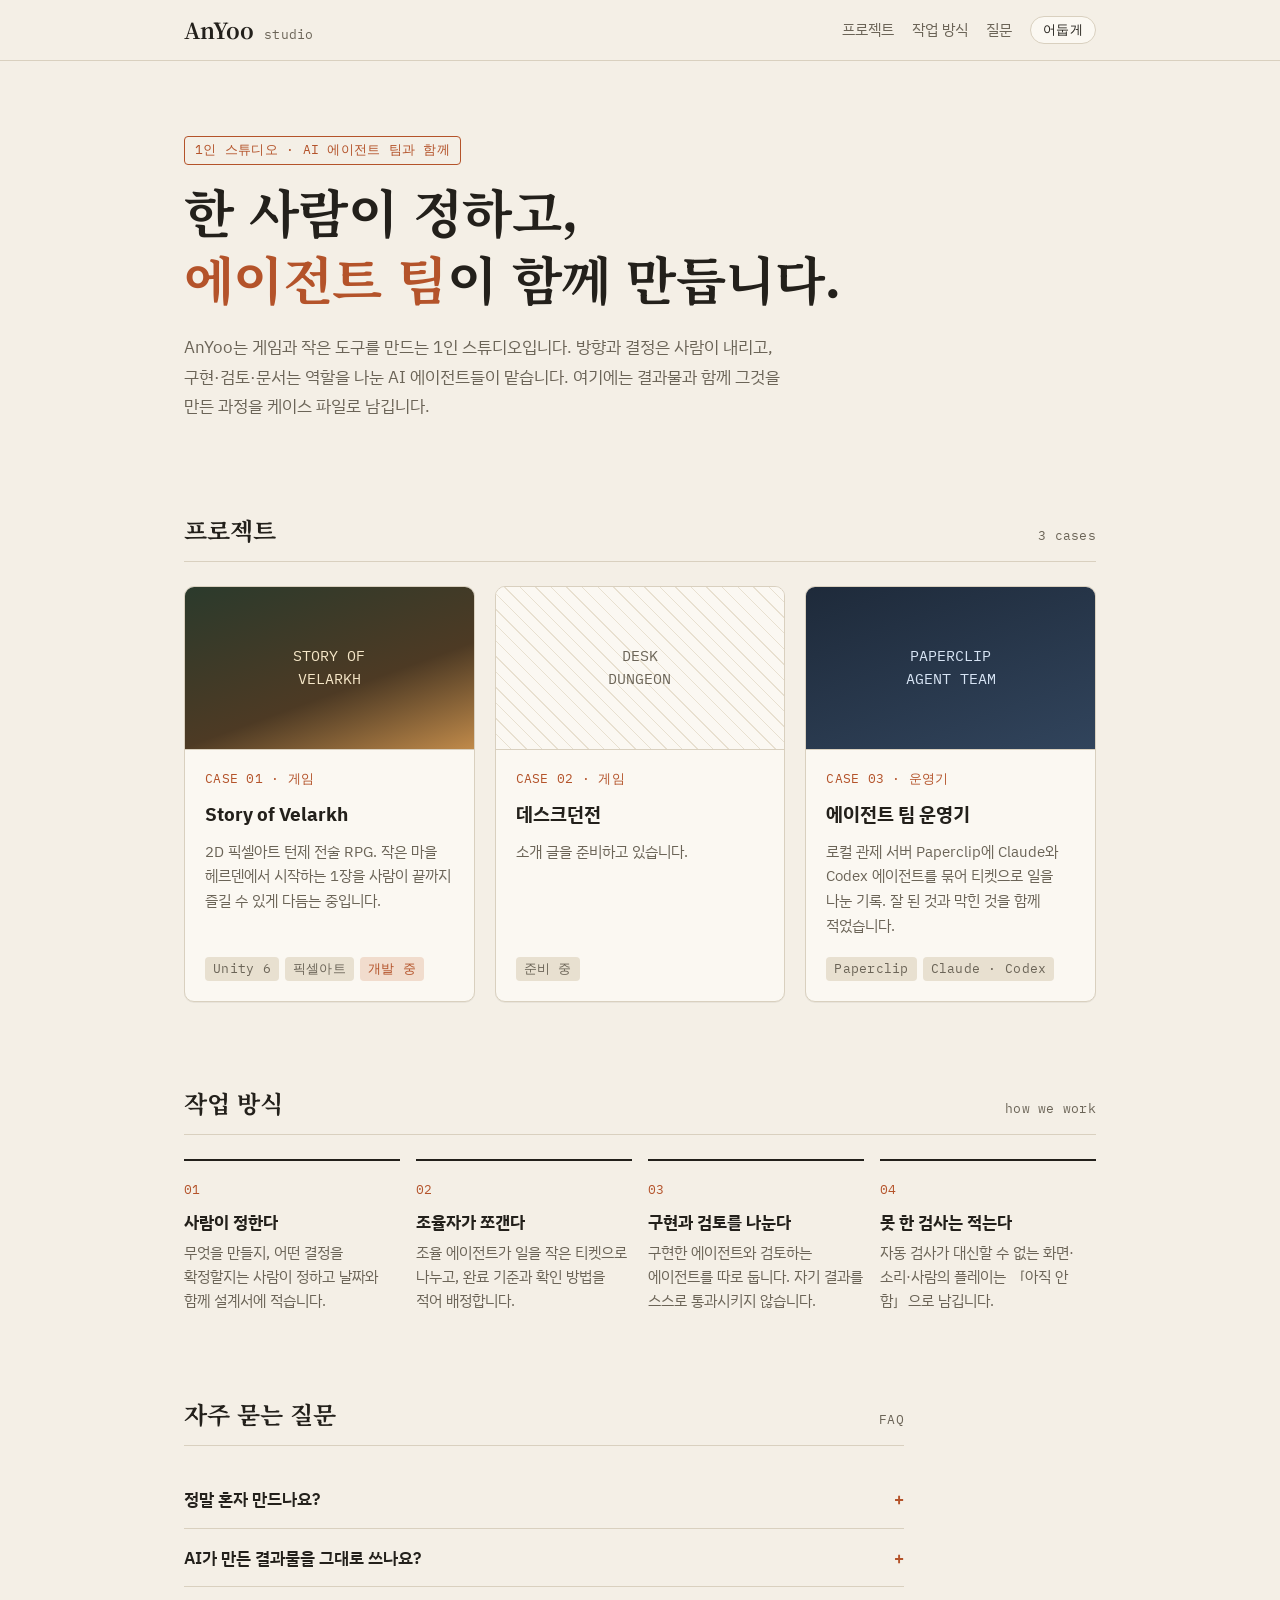
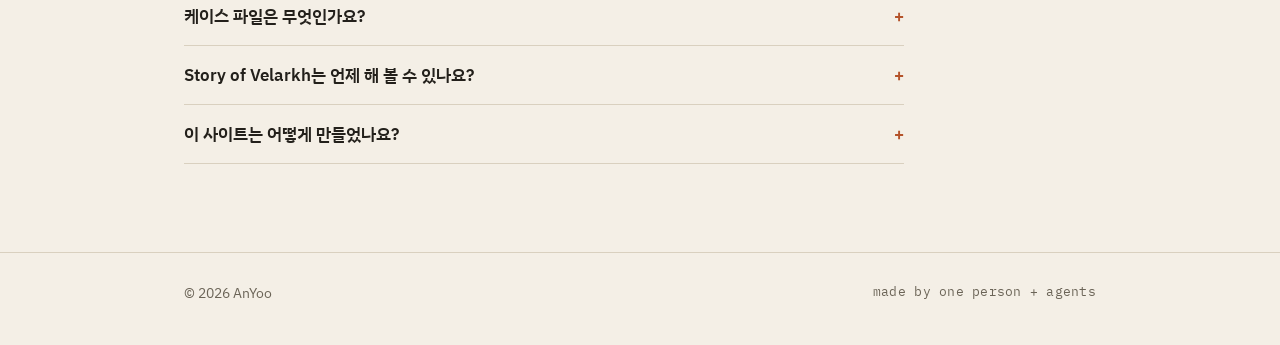
==== index.html @ 7da50942 "feat: AnYoo studio portfolio site (intro, 3 case files, FAQ) Co-Authored-By: Claude Opus 5.5 <norepl" ====
<!doctype html>
<html lang="ko">
<head>
  <meta charset="utf-8">
  <meta name="viewport" content="width=device-width, initial-scale=1">
  <title>AnYoo 스튜디오</title>
  <meta name="description" content="한 사람이 AI 에이전트 팀과 함께 게임과 도구를 만드는 작은 스튜디오, AnYoo의 작업 기록.">
  <link rel="preconnect" href="https://fonts.googleapis.com">
  <link rel="preconnect" href="https://fonts.gstatic.com" crossorigin>
  <link href="https://fonts.googleapis.com/css2?family=IBM+Plex+Mono:wght@400;500&family=IBM+Plex+Sans+KR:wght@400;500;600&family=Noto+Serif+KR:wght@600;700&display=swap" rel="stylesheet">
  <link rel="stylesheet" href="assets/style.css">
  <script src="assets/theme.js"></script>
</head>
<body>
  <header class="site-head">
    <div class="wrap">
      <a class="brand" href="./">AnYoo <small class="mono">studio</small></a>
      <nav class="site-nav">
        <a href="#projects">프로젝트</a>
        <a class="hide-sm" href="#how">작업 방식</a>
        <a href="#faq">질문</a>
        <button class="theme-btn mono" type="button">어둡게</button>
      </nav>
    </div>
  </header>

  <main>
    <div class="wrap">
      <section class="hero">
        <span class="stamp mono">1인 스튜디오 · AI 에이전트 팀과 함께</span>
        <h1>한 사람이 정하고,<br><em>에이전트 팀</em>이 함께 만듭니다.</h1>
        <p>AnYoo는 게임과 작은 도구를 만드는 1인 스튜디오입니다. 방향과 결정은 사람이 내리고, 구현·검토·문서는 역할을 나눈 AI 에이전트들이 맡습니다. 여기에는 결과물과 함께 그것을 만든 과정을 케이스 파일로 남깁니다.</p>
      </section>

      <section id="projects">
        <div class="section-title">
          <h2>프로젝트</h2>
          <span class="mono">3 cases</span>
        </div>
        <div class="cards">
          <a class="card" href="projects/velarkh.html">
            <div class="card-art velarkh"><div class="glyph">STORY OF<br>VELARKH</div></div>
            <div class="card-body">
              <span class="mono" style="color:var(--accent)">CASE 01 · 게임</span>
              <h3>Story of Velarkh</h3>
              <p>2D 픽셀아트 턴제 전술 RPG. 작은 마을 헤르덴에서 시작하는 1장을 사람이 끝까지 즐길 수 있게 다듬는 중입니다.</p>
              <div class="card-foot">
                <span class="tag mono">Unity 6</span>
                <span class="tag mono">픽셀아트</span>
                <span class="tag live mono">개발 중</span>
              </div>
            </div>
          </a>
          <a class="card" href="projects/desk-dungeon.html">
            <div class="card-art"><div class="glyph">DESK<br>DUNGEON</div></div>
            <div class="card-body">
              <span class="mono" style="color:var(--accent)">CASE 02 · 게임</span>
              <h3>데스크던전</h3>
              <p>소개 글을 준비하고 있습니다.</p>
              <div class="card-foot">
                <span class="tag mono">준비 중</span>
              </div>
            </div>
          </a>
          <a class="card" href="projects/paperclip.html">
            <div class="card-art paperclip"><div class="glyph">PAPERCLIP<br>AGENT TEAM</div></div>
            <div class="card-body">
              <span class="mono" style="color:var(--accent)">CASE 03 · 운영기</span>
              <h3>에이전트 팀 운영기</h3>
              <p>로컬 관제 서버 Paperclip에 Claude와 Codex 에이전트를 묶어 티켓으로 일을 나눈 기록. 잘 된 것과 막힌 것을 함께 적었습니다.</p>
              <div class="card-foot">
                <span class="tag mono">Paperclip</span>
                <span class="tag mono">Claude · Codex</span>
              </div>
            </div>
          </a>
        </div>
      </section>

      <section id="how">
        <div class="section-title">
          <h2>작업 방식</h2>
          <span class="mono">how we work</span>
        </div>
        <ol class="steps">
          <li><strong>사람이 정한다</strong><p>무엇을 만들지, 어떤 결정을 확정할지는 사람이 정하고 날짜와 함께 설계서에 적습니다.</p></li>
          <li><strong>조율자가 쪼갠다</strong><p>조율 에이전트가 일을 작은 티켓으로 나누고, 완료 기준과 확인 방법을 적어 배정합니다.</p></li>
          <li><strong>구현과 검토를 나눈다</strong><p>구현한 에이전트와 검토하는 에이전트를 따로 둡니다. 자기 결과를 스스로 통과시키지 않습니다.</p></li>
          <li><strong>못 한 검사는 적는다</strong><p>자동 검사가 대신할 수 없는 화면·소리·사람의 플레이는 「아직 안 함」으로 남깁니다.</p></li>
        </ol>
      </section>

      <section id="faq" class="narrow">
        <div class="section-title">
          <h2>자주 묻는 질문</h2>
          <span class="mono">FAQ</span>
        </div>
        <details>
          <summary>정말 혼자 만드나요?</summary>
          <p>사람은 한 명입니다. 대신 역할을 나눈 AI 에이전트 여럿이 구현·검토·문서 작업을 나눠 맡습니다. 기획의 방향, 설계 확정, 공개 여부 같은 결정은 사람이 합니다.</p>
        </details>
        <details>
          <summary>AI가 만든 결과물을 그대로 쓰나요?</summary>
          <p>아니요. 구현한 에이전트와 다른 에이전트가 먼저 검토하고, 조율자가 화면을 직접 캡처해 확인한 뒤에 받아들입니다. 아트 후보도 사람이 승인하기 전에는 게임에 넣지 않습니다.</p>
        </details>
        <details>
          <summary>케이스 파일은 무엇인가요?</summary>
          <p>프로젝트마다 무엇을 정했고, 어떻게 나눠 만들었고, 어디서 막혔는지를 적은 작업 기록입니다. 잘 된 결과만이 아니라 실패한 시도와 고친 방법도 남깁니다.</p>
        </details>
        <details>
          <summary>Story of Velarkh는 언제 해 볼 수 있나요?</summary>
          <p>지금은 1장의 자동 검사를 마치고 사람이 직접 처음부터 끝까지 플레이해 보는 단계입니다. 공개 일정이 정해지면 이 페이지에 먼저 알립니다.</p>
        </details>
        <details>
          <summary>이 사이트는 어떻게 만들었나요?</summary>
          <p>빌드 도구 없이 HTML과 CSS만으로 만들었습니다. 이 사이트도 에이전트가 초안을 쓰고 사람이 고쳤습니다.</p>
        </details>
      </section>
    </div>
  </main>

  <footer class="site-foot">
    <div class="wrap">
      <span>© 2026 AnYoo</span>
      <span class="mono">made by one person + agents</span>
    </div>
  </footer>
</body>
</html>
---- assets/style.css ----
/* AnYoo — 작업대 노트 같은 화면. 빌드 도구 없이 그대로 배포한다. */
:root {
  --bg: #f4efe6;
  --surface: #fbf8f2;
  --ink: #23201b;
  --muted: #6b6457;
  --line: #d9d0bf;
  --accent: #b4532a;
  --accent-soft: #f1dccd;
  --tag: #e8e0d0;
  --shadow: 0 1px 0 rgba(35, 32, 27, 0.06);
  color-scheme: light;
}

@media (prefers-color-scheme: dark) {
  :root:not([data-theme="light"]) {
    --bg: #17161a;
    --surface: #201f24;
    --ink: #ece7dd;
    --muted: #a39d92;
    --line: #34323a;
    --accent: #e48a5c;
    --accent-soft: #3a2a22;
    --tag: #2b2930;
    --shadow: none;
    color-scheme: dark;
  }
}

:root[data-theme="dark"] {
  --bg: #17161a;
  --surface: #201f24;
  --ink: #ece7dd;
  --muted: #a39d92;
  --line: #34323a;
  --accent: #e48a5c;
  --accent-soft: #3a2a22;
  --tag: #2b2930;
  --shadow: none;
  color-scheme: dark;
}

* { box-sizing: border-box; }

html { -webkit-text-size-adjust: 100%; }

body {
  margin: 0;
  background: var(--bg);
  color: var(--ink);
  font-family: "IBM Plex Sans KR", "Apple SD Gothic Neo", "Malgun Gothic", sans-serif;
  font-size: 17px;
  line-height: 1.75;
  word-break: keep-all;
  overflow-wrap: break-word;
}

a { color: var(--accent); text-underline-offset: 3px; }
a:hover { text-decoration-thickness: 2px; }

.wrap { max-width: 960px; margin: 0 auto; padding: 0 24px; }
.narrow { max-width: 720px; }

.mono {
  font-family: "IBM Plex Mono", ui-monospace, Consolas, monospace;
  font-size: 13px;
  letter-spacing: 0.02em;
}

/* 머리 */
.site-head {
  border-bottom: 1px solid var(--line);
  background: var(--bg);
  position: sticky;
  top: 0;
  z-index: 10;
}
.site-head .wrap {
  display: flex;
  align-items: center;
  justify-content: space-between;
  gap: 16px;
  height: 60px;
}
.brand {
  display: flex;
  align-items: baseline;
  gap: 10px;
  color: var(--ink);
  text-decoration: none;
  font-family: "Noto Serif KR", serif;
  font-weight: 700;
  font-size: 22px;
}
.brand small { color: var(--muted); font-weight: 400; }
.site-nav { display: flex; align-items: center; gap: 18px; }
.site-nav a { color: var(--muted); text-decoration: none; font-size: 15px; }
.site-nav a:hover { color: var(--ink); }
.theme-btn {
  border: 1px solid var(--line);
  background: var(--surface);
  color: var(--ink);
  border-radius: 999px;
  padding: 4px 12px;
  cursor: pointer;
}

/* 첫 화면 */
.hero { padding: 72px 0 48px; }
.hero h1 {
  font-family: "Noto Serif KR", serif;
  font-size: clamp(30px, 5.4vw, 52px);
  line-height: 1.3;
  margin: 12px 0 20px;
  letter-spacing: -0.01em;
}
.hero h1 em { font-style: normal; color: var(--accent); }
.hero p { color: var(--muted); max-width: 620px; margin: 0; }
.stamp {
  display: inline-block;
  border: 1px solid var(--accent);
  color: var(--accent);
  padding: 2px 10px;
  border-radius: 4px;
}

section { padding: 40px 0; scroll-margin-top: 60px; }
.section-title {
  display: flex;
  align-items: baseline;
  justify-content: space-between;
  gap: 12px;
  border-bottom: 1px solid var(--line);
  padding-bottom: 10px;
  margin-bottom: 24px;
}
.section-title h2 {
  font-family: "Noto Serif KR", serif;
  font-size: 24px;
  margin: 0;
}
.section-title span { color: var(--muted); }

/* 프로젝트 카드 */
.cards { display: grid; gap: 20px; grid-template-columns: repeat(3, 1fr); }
.card {
  display: flex;
  flex-direction: column;
  background: var(--surface);
  border: 1px solid var(--line);
  border-radius: 10px;
  overflow: hidden;
  box-shadow: var(--shadow);
  color: inherit;
  text-decoration: none;
  transition: transform 0.15s ease, border-color 0.15s ease;
}
.card:hover { transform: translateY(-2px); border-color: var(--accent); }
.card-art {
  aspect-ratio: 16 / 9;
  display: grid;
  place-items: center;
  border-bottom: 1px solid var(--line);
  color: var(--muted);
  background:
    repeating-linear-gradient(45deg, transparent 0 10px, var(--tag) 10px 11px),
    var(--surface);
}
.card-art.velarkh { background: linear-gradient(160deg, #2b3a2c, #4d3a24 60%, #c08a4a); color: #f6e7c8; }
.card-art.paperclip { background: linear-gradient(160deg, #1e2a3a, #31445c); color: #d7e4f4; }
.card-art .glyph { font-family: "IBM Plex Mono", monospace; font-size: 15px; text-align: center; line-height: 1.5; }
.card-body { padding: 18px 20px 20px; display: flex; flex-direction: column; gap: 8px; flex: 1; }
.card-body h3 { margin: 0; font-size: 19px; }
.card-body p { margin: 0; color: var(--muted); font-size: 15px; line-height: 1.65; }
.card-foot { margin-top: auto; padding-top: 10px; display: flex; flex-wrap: wrap; gap: 6px; }
.tag { background: var(--tag); color: var(--muted); border-radius: 4px; padding: 1px 8px; }
.tag.live { background: var(--accent-soft); color: var(--accent); }

/* 작업 방식 */
.steps { display: grid; grid-template-columns: repeat(4, 1fr); gap: 16px; counter-reset: step; padding: 0; margin: 0; list-style: none; }
.steps li { border-top: 2px solid var(--ink); padding-top: 12px; counter-increment: step; }
.steps li::before { content: "0" counter(step); font-family: "IBM Plex Mono", monospace; color: var(--accent); font-size: 13px; }
.steps strong { display: block; margin: 4px 0; }
.steps p { margin: 0; color: var(--muted); font-size: 15px; line-height: 1.6; }

/* 질문 */
details {
  border-bottom: 1px solid var(--line);
  padding: 14px 0;
}
summary { cursor: pointer; font-weight: 600; list-style: none; display: flex; justify-content: space-between; gap: 12px; }
summary::-webkit-details-marker { display: none; }
summary::after { content: "+"; font-family: "IBM Plex Mono", monospace; color: var(--accent); }
details[open] summary::after { content: "−"; }
details p { color: var(--muted); margin: 10px 0 0; }

/* 케이스 파일 */
.case-head { padding: 56px 0 24px; }
.case-head h1 { font-family: "Noto Serif KR", serif; font-size: clamp(28px, 4.6vw, 42px); line-height: 1.3; margin: 10px 0 14px; }
.case-head .lede { color: var(--muted); font-size: 18px; margin: 0; }
.facts {
  display: grid;
  grid-template-columns: repeat(auto-fit, minmax(150px, 1fr));
  gap: 1px;
  background: var(--line);
  border: 1px solid var(--line);
  border-radius: 8px;
  overflow: hidden;
  margin: 28px 0 8px;
}
.facts div { background: var(--surface); padding: 12px 14px; }
.facts dt { color: var(--muted); }
.facts dd { margin: 2px 0 0; font-weight: 600; }

.case h2 { font-family: "Noto Serif KR", serif; font-size: 22px; margin: 44px 0 12px; }
.case h3 { font-size: 17px; margin: 28px 0 6px; }
.case p, .case li { color: var(--ink); }
.case ul { padding-left: 20px; }
.case table { width: 100%; border-collapse: collapse; font-size: 15px; margin: 12px 0; }
.case th, .case td { text-align: left; border-bottom: 1px solid var(--line); padding: 8px 10px 8px 0; vertical-align: top; }
.case th { color: var(--muted); font-weight: 500; }
.table-scroll { overflow-x: auto; }

.note {
  background: var(--accent-soft);
  border-left: 3px solid var(--accent);
  padding: 12px 16px;
  border-radius: 0 6px 6px 0;
  margin: 20px 0;
}
.note p { margin: 0; }

.shots { display: grid; grid-template-columns: repeat(3, 1fr); gap: 12px; margin: 16px 0; }
.shot {
  aspect-ratio: 16 / 9;
  border: 1px dashed var(--line);
  border-radius: 6px;
  display: grid;
  place-items: center;
  color: var(--muted);
  text-align: center;
  padding: 8px;
  background: var(--surface);
}
.shot img { width: 100%; height: 100%; object-fit: cover; image-rendering: pixelated; border-radius: 6px; }

.incident { border: 1px solid var(--line); background: var(--surface); border-radius: 8px; padding: 16px 18px; margin: 14px 0; }
.incident h3 { margin: 0 0 6px; }
.incident p { margin: 6px 0 0; font-size: 15px; }
.incident .label { color: var(--accent); }

.back { display: inline-block; margin-top: 8px; color: var(--muted); text-decoration: none; }
.back:hover { color: var(--ink); }

.next-case { display: flex; justify-content: space-between; gap: 16px; border-top: 1px solid var(--line); margin-top: 56px; padding-top: 20px; }

/* 꼬리 */
.site-foot { border-top: 1px solid var(--line); margin-top: 48px; padding: 28px 0 40px; color: var(--muted); font-size: 14px; }
.site-foot .wrap { display: flex; justify-content: space-between; gap: 12px; flex-wrap: wrap; }

@media (max-width: 860px) {
  .cards { grid-template-columns: 1fr 1fr; }
  .steps { grid-template-columns: 1fr 1fr; }
}

@media (max-width: 600px) {
  body { font-size: 16px; }
  .wrap { padding: 0 16px; }
  .site-nav a.hide-sm { display: none; }
  .brand small { display: none; }
  .hero { padding: 44px 0 28px; }
  .cards, .steps, .shots { grid-template-columns: 1fr; }
  section { padding: 28px 0; }
}

@media (prefers-reduced-motion: reduce) {
  .card { transition: none; }
}
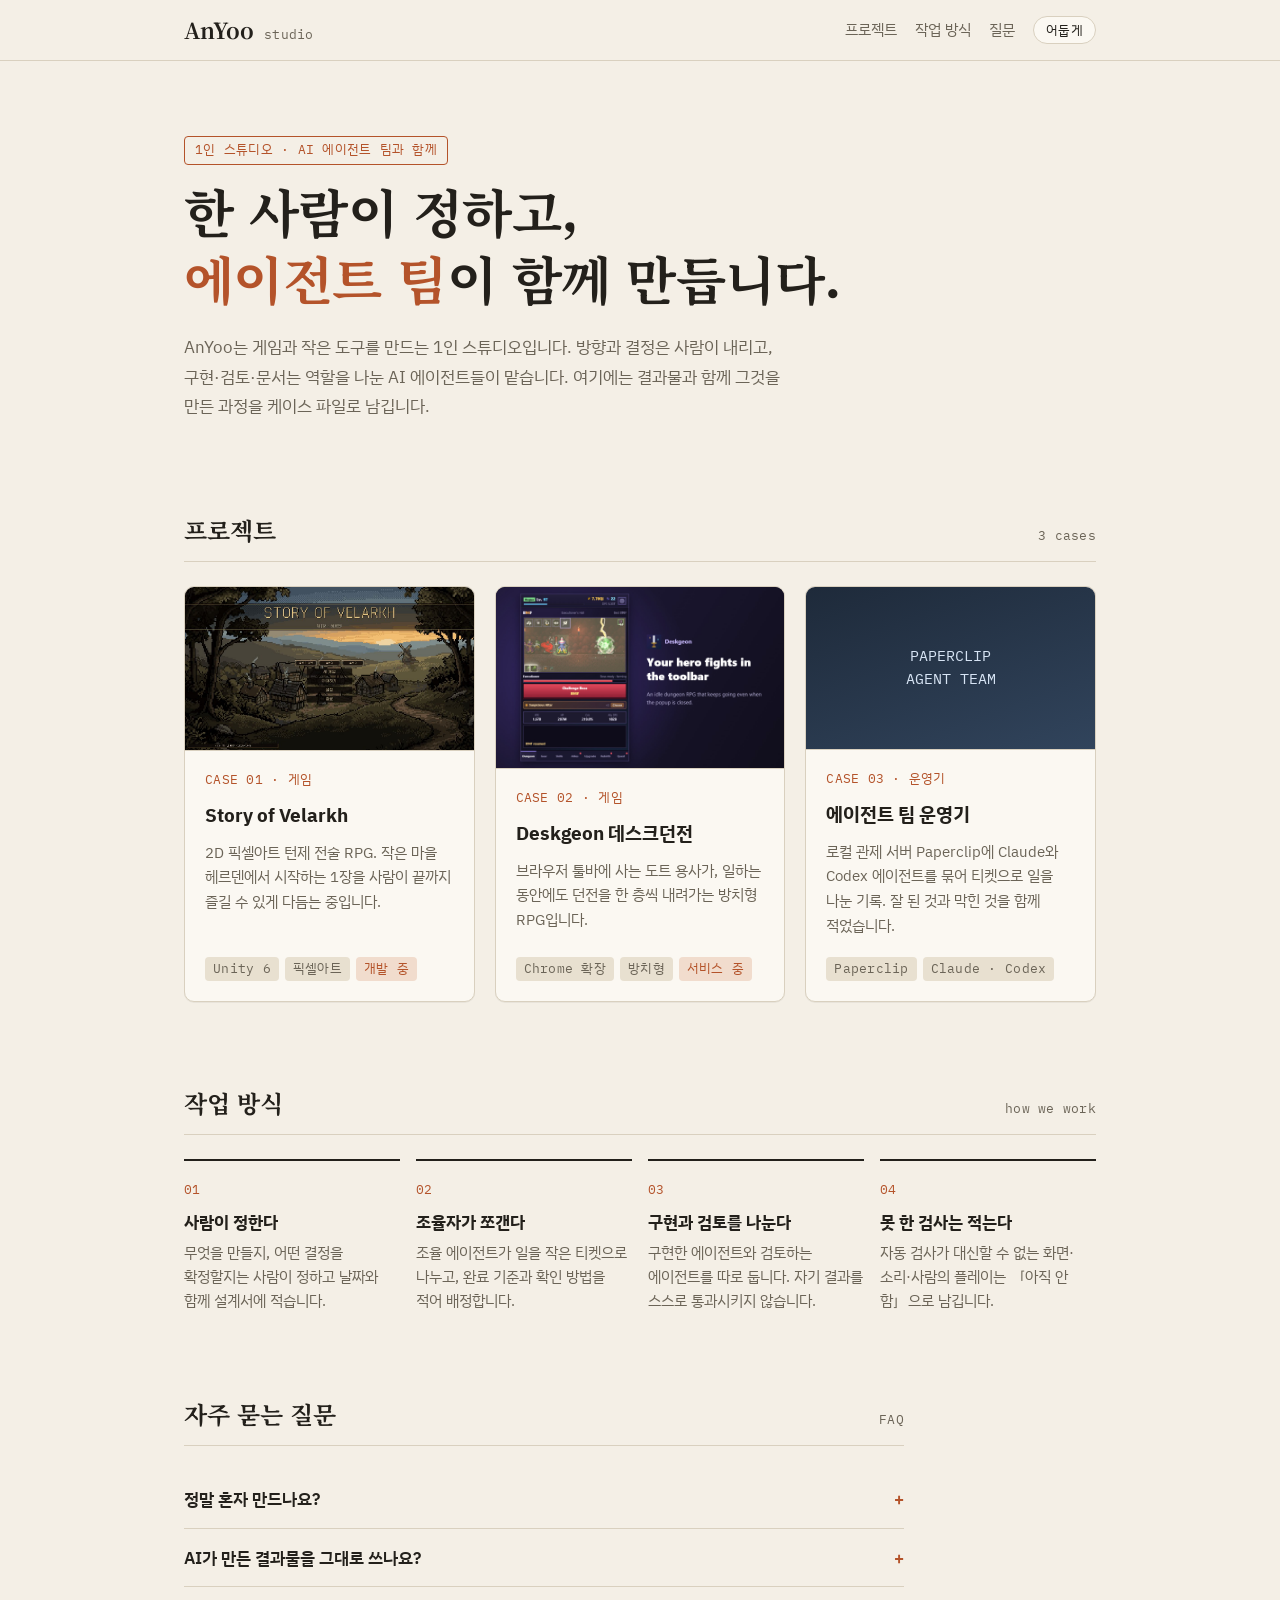
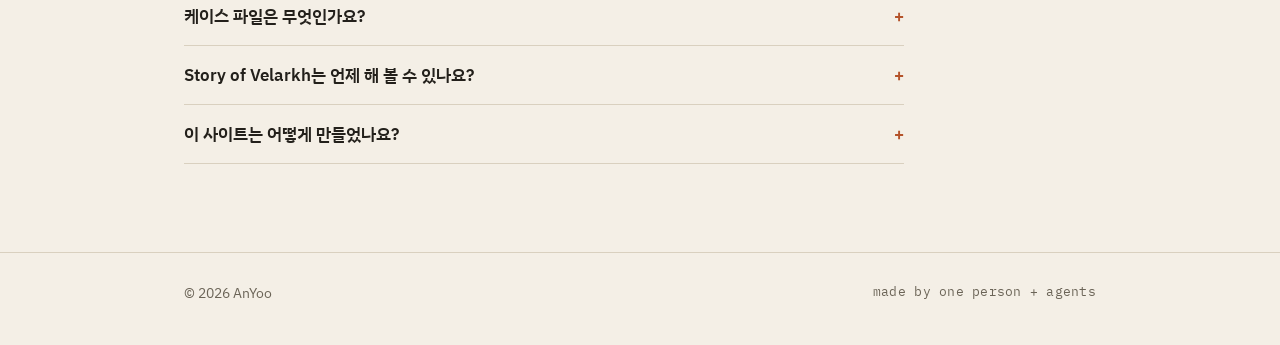
==== commit dcca3b99: "feat: Deskgeon case file and approved screenshots - Deskgeon card/page from the public README and st" ====
--- a/index.html
+++ b/index.html
@@ -39,7 +39,7 @@
         </div>
         <div class="cards">
           <a class="card" href="projects/velarkh.html">
-            <div class="card-art velarkh"><div class="glyph">STORY OF<br>VELARKH</div></div>
+            <div class="card-art has-img"><img src="assets/img/velarkh-title.jpg" alt="" loading="lazy"></div>
             <div class="card-body">
               <span class="mono" style="color:var(--accent)">CASE 01 · 게임</span>
               <h3>Story of Velarkh</h3>
@@ -52,13 +52,15 @@
             </div>
           </a>
           <a class="card" href="projects/desk-dungeon.html">
-            <div class="card-art"><div class="glyph">DESK<br>DUNGEON</div></div>
+            <div class="card-art has-img"><img src="assets/img/deskgeon-dungeon.jpg" alt="" loading="lazy" style="object-position:20% 40%"></div>
             <div class="card-body">
               <span class="mono" style="color:var(--accent)">CASE 02 · 게임</span>
-              <h3>데스크던전</h3>
-              <p>소개 글을 준비하고 있습니다.</p>
+              <h3>Deskgeon 데스크던전</h3>
+              <p>브라우저 툴바에 사는 도트 용사가, 일하는 동안에도 던전을 한 층씩 내려가는 방치형 RPG입니다.</p>
               <div class="card-foot">
-                <span class="tag mono">준비 중</span>
+                <span class="tag mono">Chrome 확장</span>
+                <span class="tag mono">방치형</span>
+                <span class="tag live mono">서비스 중</span>
               </div>
             </div>
           </a>
--- a/assets/style.css
+++ b/assets/style.css
@@ -62,7 +62,7 @@
 .narrow { max-width: 720px; }
 
 .mono {
-  font-family: "IBM Plex Mono", ui-monospace, Consolas, monospace;
+  font-family: "IBM Plex Mono", "IBM Plex Sans KR", "Malgun Gothic", ui-monospace, monospace;
   font-size: 13px;
   letter-spacing: 0.02em;
 }
@@ -231,18 +231,20 @@
 .note p { margin: 0; }
 
 .shots { display: grid; grid-template-columns: repeat(3, 1fr); gap: 12px; margin: 16px 0; }
-.shot {
+.shot { margin: 0; }
+.shot img {
+  display: block;
+  width: 100%;
   aspect-ratio: 16 / 9;
-  border: 1px dashed var(--line);
+  object-fit: cover;
+  border: 1px solid var(--line);
   border-radius: 6px;
-  display: grid;
-  place-items: center;
-  color: var(--muted);
-  text-align: center;
-  padding: 8px;
   background: var(--surface);
 }
-.shot img { width: 100%; height: 100%; object-fit: cover; image-rendering: pixelated; border-radius: 6px; }
+.shot figcaption { color: var(--muted); margin-top: 6px; }
+.shots.two { grid-template-columns: repeat(2, 1fr); }
+.card-art img { width: 100%; height: 100%; object-fit: cover; display: block; }
+.card-art.has-img { background: #1d1b26; }
 
 .incident { border: 1px solid var(--line); background: var(--surface); border-radius: 8px; padding: 16px 18px; margin: 14px 0; }
 .incident h3 { margin: 0 0 6px; }
@@ -269,7 +271,7 @@
   .site-nav a.hide-sm { display: none; }
   .brand small { display: none; }
   .hero { padding: 44px 0 28px; }
-  .cards, .steps, .shots { grid-template-columns: 1fr; }
+  .cards, .steps, .shots, .shots.two { grid-template-columns: 1fr; }
   section { padding: 28px 0; }
 }
 
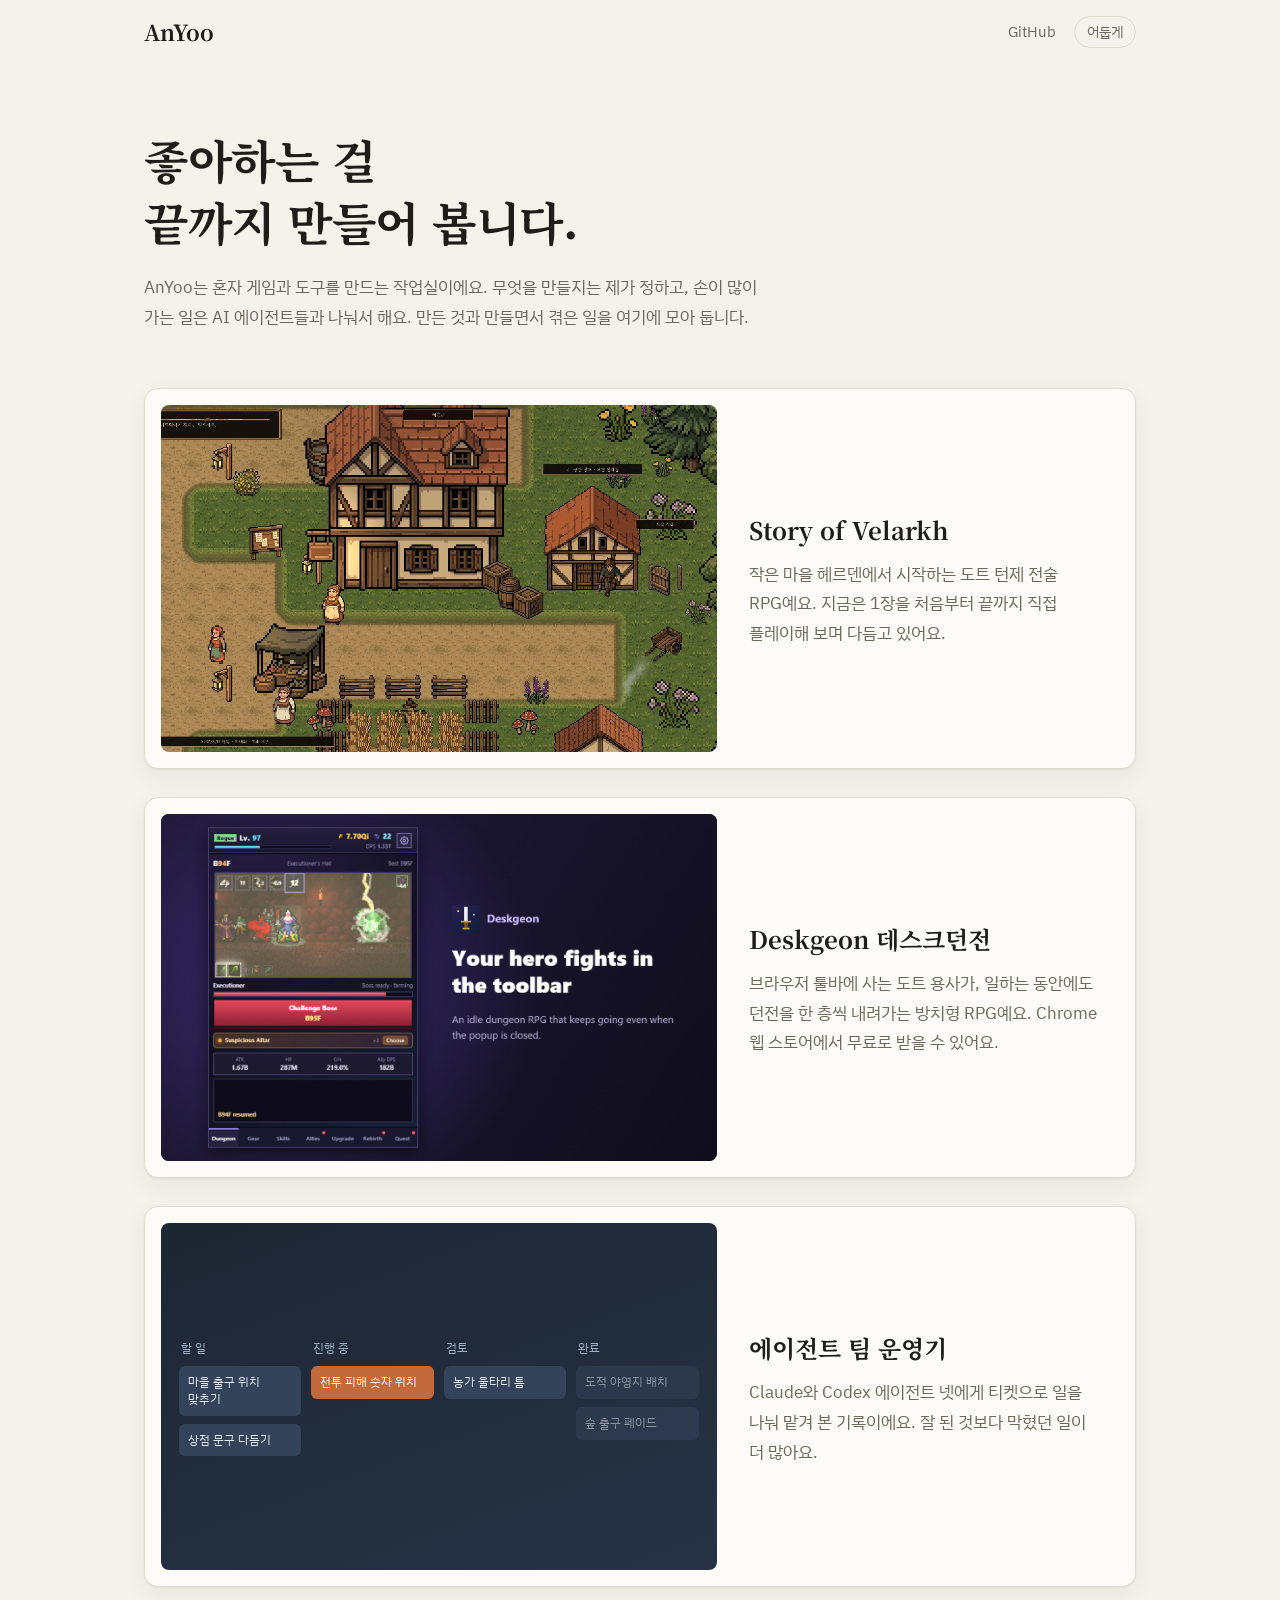
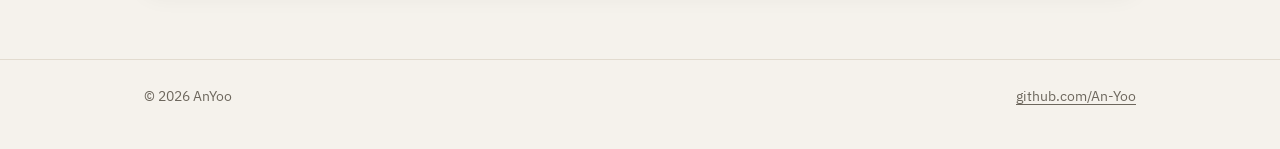
==== commit 31bfd1fa: "refine: drop FAQ and case labels, larger previews, plainer voice Co-Authored-By: Claude Opus 5.5 <no" ====
--- a/index.html
+++ b/index.html
@@ -4,127 +4,68 @@
   <meta charset="utf-8">
   <meta name="viewport" content="width=device-width, initial-scale=1">
   <title>AnYoo 스튜디오</title>
-  <meta name="description" content="한 사람이 AI 에이전트 팀과 함께 게임과 도구를 만드는 작은 스튜디오, AnYoo의 작업 기록.">
+  <meta name="description" content="AnYoo는 혼자 게임과 도구를 만드는 작업실이에요. 만든 것과 만든 과정을 여기에 모아 둡니다.">
   <link rel="preconnect" href="https://fonts.googleapis.com">
   <link rel="preconnect" href="https://fonts.gstatic.com" crossorigin>
-  <link href="https://fonts.googleapis.com/css2?family=IBM+Plex+Mono:wght@400;500&family=IBM+Plex+Sans+KR:wght@400;500;600&family=Noto+Serif+KR:wght@600;700&display=swap" rel="stylesheet">
+  <link href="https://fonts.googleapis.com/css2?family=IBM+Plex+Sans+KR:wght@400;500;600&family=Noto+Serif+KR:wght@600;700&display=swap" rel="stylesheet">
   <link rel="stylesheet" href="assets/style.css">
   <script src="assets/theme.js"></script>
 </head>
 <body>
   <header class="site-head">
     <div class="wrap">
-      <a class="brand" href="./">AnYoo <small class="mono">studio</small></a>
+      <a class="brand" href="./">AnYoo</a>
       <nav class="site-nav">
-        <a href="#projects">프로젝트</a>
-        <a class="hide-sm" href="#how">작업 방식</a>
-        <a href="#faq">질문</a>
-        <button class="theme-btn mono" type="button">어둡게</button>
+        <a href="https://github.com/An-Yoo">GitHub</a>
+        <button class="theme-btn" type="button">어둡게</button>
       </nav>
     </div>
   </header>
 
-  <main>
-    <div class="wrap">
-      <section class="hero">
-        <span class="stamp mono">1인 스튜디오 · AI 에이전트 팀과 함께</span>
-        <h1>한 사람이 정하고,<br><em>에이전트 팀</em>이 함께 만듭니다.</h1>
-        <p>AnYoo는 게임과 작은 도구를 만드는 1인 스튜디오입니다. 방향과 결정은 사람이 내리고, 구현·검토·문서는 역할을 나눈 AI 에이전트들이 맡습니다. 여기에는 결과물과 함께 그것을 만든 과정을 케이스 파일로 남깁니다.</p>
-      </section>
+  <main class="wrap">
+    <section class="hero">
+      <h1>좋아하는 걸<br>끝까지 만들어 봅니다.</h1>
+      <p>AnYoo는 혼자 게임과 도구를 만드는 작업실이에요. 무엇을 만들지는 제가 정하고, 손이 많이 가는 일은 AI 에이전트들과 나눠서 해요. 만든 것과 만들면서 겪은 일을 여기에 모아 둡니다.</p>
+    </section>
 
-      <section id="projects">
-        <div class="section-title">
-          <h2>프로젝트</h2>
-          <span class="mono">3 cases</span>
+    <section class="projects" aria-label="프로젝트">
+      <a class="project" href="projects/velarkh.html">
+        <div class="preview"><img src="assets/img/velarkh-village.jpg" alt="Story of Velarkh의 헤르덴 마을 화면" loading="lazy"></div>
+        <div class="project-text">
+          <h2>Story of Velarkh</h2>
+          <p>작은 마을 헤르덴에서 시작하는 도트 턴제 전술 RPG예요. 지금은 1장을 처음부터 끝까지 직접 플레이해 보며 다듬고 있어요.</p>
         </div>
-        <div class="cards">
-          <a class="card" href="projects/velarkh.html">
-            <div class="card-art has-img"><img src="assets/img/velarkh-title.jpg" alt="" loading="lazy"></div>
-            <div class="card-body">
-              <span class="mono" style="color:var(--accent)">CASE 01 · 게임</span>
-              <h3>Story of Velarkh</h3>
-              <p>2D 픽셀아트 턴제 전술 RPG. 작은 마을 헤르덴에서 시작하는 1장을 사람이 끝까지 즐길 수 있게 다듬는 중입니다.</p>
-              <div class="card-foot">
-                <span class="tag mono">Unity 6</span>
-                <span class="tag mono">픽셀아트</span>
-                <span class="tag live mono">개발 중</span>
-              </div>
-            </div>
-          </a>
-          <a class="card" href="projects/desk-dungeon.html">
-            <div class="card-art has-img"><img src="assets/img/deskgeon-dungeon.jpg" alt="" loading="lazy" style="object-position:20% 40%"></div>
-            <div class="card-body">
-              <span class="mono" style="color:var(--accent)">CASE 02 · 게임</span>
-              <h3>Deskgeon 데스크던전</h3>
-              <p>브라우저 툴바에 사는 도트 용사가, 일하는 동안에도 던전을 한 층씩 내려가는 방치형 RPG입니다.</p>
-              <div class="card-foot">
-                <span class="tag mono">Chrome 확장</span>
-                <span class="tag mono">방치형</span>
-                <span class="tag live mono">서비스 중</span>
-              </div>
-            </div>
-          </a>
-          <a class="card" href="projects/paperclip.html">
-            <div class="card-art paperclip"><div class="glyph">PAPERCLIP<br>AGENT TEAM</div></div>
-            <div class="card-body">
-              <span class="mono" style="color:var(--accent)">CASE 03 · 운영기</span>
-              <h3>에이전트 팀 운영기</h3>
-              <p>로컬 관제 서버 Paperclip에 Claude와 Codex 에이전트를 묶어 티켓으로 일을 나눈 기록. 잘 된 것과 막힌 것을 함께 적었습니다.</p>
-              <div class="card-foot">
-                <span class="tag mono">Paperclip</span>
-                <span class="tag mono">Claude · Codex</span>
-              </div>
-            </div>
-          </a>
+      </a>
+
+      <a class="project" href="projects/desk-dungeon.html">
+        <div class="preview preview-dark"><img src="assets/img/deskgeon-dungeon.jpg" alt="Deskgeon 팝업 속 던전 전투 화면" loading="lazy"></div>
+        <div class="project-text">
+          <h2>Deskgeon 데스크던전</h2>
+          <p>브라우저 툴바에 사는 도트 용사가, 일하는 동안에도 던전을 한 층씩 내려가는 방치형 RPG예요. Chrome 웹 스토어에서 무료로 받을 수 있어요.</p>
         </div>
-      </section>
+      </a>
 
-      <section id="how">
-        <div class="section-title">
-          <h2>작업 방식</h2>
-          <span class="mono">how we work</span>
+      <a class="project" href="projects/paperclip.html">
+        <div class="preview preview-board" aria-hidden="true">
+          <div class="board">
+            <div class="col"><span class="col-name">할 일</span><span class="ticket">마을 출구 위치 맞추기</span><span class="ticket">상점 문구 다듬기</span></div>
+            <div class="col"><span class="col-name">진행 중</span><span class="ticket ticket-on">전투 피해 숫자 위치</span></div>
+            <div class="col"><span class="col-name">검토</span><span class="ticket">농가 울타리 틈</span></div>
+            <div class="col"><span class="col-name">완료</span><span class="ticket ticket-done">도적 야영지 배치</span><span class="ticket ticket-done">숲 출구 페이드</span></div>
+          </div>
         </div>
-        <ol class="steps">
-          <li><strong>사람이 정한다</strong><p>무엇을 만들지, 어떤 결정을 확정할지는 사람이 정하고 날짜와 함께 설계서에 적습니다.</p></li>
-          <li><strong>조율자가 쪼갠다</strong><p>조율 에이전트가 일을 작은 티켓으로 나누고, 완료 기준과 확인 방법을 적어 배정합니다.</p></li>
-          <li><strong>구현과 검토를 나눈다</strong><p>구현한 에이전트와 검토하는 에이전트를 따로 둡니다. 자기 결과를 스스로 통과시키지 않습니다.</p></li>
-          <li><strong>못 한 검사는 적는다</strong><p>자동 검사가 대신할 수 없는 화면·소리·사람의 플레이는 「아직 안 함」으로 남깁니다.</p></li>
-        </ol>
-      </section>
-
-      <section id="faq" class="narrow">
-        <div class="section-title">
-          <h2>자주 묻는 질문</h2>
-          <span class="mono">FAQ</span>
+        <div class="project-text">
+          <h2>에이전트 팀 운영기</h2>
+          <p>Claude와 Codex 에이전트 넷에게 티켓으로 일을 나눠 맡겨 본 기록이에요. 잘 된 것보다 막혔던 일이 더 많아요.</p>
         </div>
-        <details>
-          <summary>정말 혼자 만드나요?</summary>
-          <p>사람은 한 명입니다. 대신 역할을 나눈 AI 에이전트 여럿이 구현·검토·문서 작업을 나눠 맡습니다. 기획의 방향, 설계 확정, 공개 여부 같은 결정은 사람이 합니다.</p>
-        </details>
-        <details>
-          <summary>AI가 만든 결과물을 그대로 쓰나요?</summary>
-          <p>아니요. 구현한 에이전트와 다른 에이전트가 먼저 검토하고, 조율자가 화면을 직접 캡처해 확인한 뒤에 받아들입니다. 아트 후보도 사람이 승인하기 전에는 게임에 넣지 않습니다.</p>
-        </details>
-        <details>
-          <summary>케이스 파일은 무엇인가요?</summary>
-          <p>프로젝트마다 무엇을 정했고, 어떻게 나눠 만들었고, 어디서 막혔는지를 적은 작업 기록입니다. 잘 된 결과만이 아니라 실패한 시도와 고친 방법도 남깁니다.</p>
-        </details>
-        <details>
-          <summary>Story of Velarkh는 언제 해 볼 수 있나요?</summary>
-          <p>지금은 1장의 자동 검사를 마치고 사람이 직접 처음부터 끝까지 플레이해 보는 단계입니다. 공개 일정이 정해지면 이 페이지에 먼저 알립니다.</p>
-        </details>
-        <details>
-          <summary>이 사이트는 어떻게 만들었나요?</summary>
-          <p>빌드 도구 없이 HTML과 CSS만으로 만들었습니다. 이 사이트도 에이전트가 초안을 쓰고 사람이 고쳤습니다.</p>
-        </details>
-      </section>
-    </div>
+      </a>
+    </section>
   </main>
 
   <footer class="site-foot">
     <div class="wrap">
       <span>© 2026 AnYoo</span>
-      <span class="mono">made by one person + agents</span>
+      <a href="https://github.com/An-Yoo">github.com/An-Yoo</a>
     </div>
   </footer>
 </body>
--- a/assets/style.css
+++ b/assets/style.css
@@ -1,41 +1,38 @@
-/* AnYoo — 작업대 노트 같은 화면. 빌드 도구 없이 그대로 배포한다. */
+/* AnYoo — 빌드 도구 없이 그대로 배포한다. */
 :root {
-  --bg: #f4efe6;
-  --surface: #fbf8f2;
-  --ink: #23201b;
-  --muted: #6b6457;
-  --line: #d9d0bf;
+  --bg: #f5f2ec;
+  --surface: #fdfbf7;
+  --ink: #1f1d1a;
+  --muted: #6d675d;
+  --line: #e2dbcf;
   --accent: #b4532a;
-  --accent-soft: #f1dccd;
-  --tag: #e8e0d0;
-  --shadow: 0 1px 0 rgba(35, 32, 27, 0.06);
+  --dark-frame: #1b1a22;
+  --shadow: 0 1px 2px rgba(31, 29, 26, 0.06), 0 8px 24px rgba(31, 29, 26, 0.06);
   color-scheme: light;
 }
 
 @media (prefers-color-scheme: dark) {
   :root:not([data-theme="light"]) {
-    --bg: #17161a;
-    --surface: #201f24;
+    --bg: #151418;
+    --surface: #1e1d22;
     --ink: #ece7dd;
     --muted: #a39d92;
-    --line: #34323a;
+    --line: #2f2d34;
     --accent: #e48a5c;
-    --accent-soft: #3a2a22;
-    --tag: #2b2930;
+    --dark-frame: #111015;
     --shadow: none;
     color-scheme: dark;
   }
 }
 
 :root[data-theme="dark"] {
-  --bg: #17161a;
-  --surface: #201f24;
+  --bg: #151418;
+  --surface: #1e1d22;
   --ink: #ece7dd;
   --muted: #a39d92;
-  --line: #34323a;
+  --line: #2f2d34;
   --accent: #e48a5c;
-  --accent-soft: #3a2a22;
-  --tag: #2b2930;
+  --dark-frame: #111015;
   --shadow: none;
   color-scheme: dark;
 }
@@ -56,225 +53,151 @@
 }
 
 a { color: var(--accent); text-underline-offset: 3px; }
-a:hover { text-decoration-thickness: 2px; }
-
-.wrap { max-width: 960px; margin: 0 auto; padding: 0 24px; }
+
+.wrap { max-width: 1040px; margin: 0 auto; padding: 0 24px; }
 .narrow { max-width: 720px; }
 
-.mono {
-  font-family: "IBM Plex Mono", "IBM Plex Sans KR", "Malgun Gothic", ui-monospace, monospace;
-  font-size: 13px;
-  letter-spacing: 0.02em;
-}
-
 /* 머리 */
-.site-head {
-  border-bottom: 1px solid var(--line);
-  background: var(--bg);
-  position: sticky;
-  top: 0;
-  z-index: 10;
-}
 .site-head .wrap {
   display: flex;
   align-items: center;
   justify-content: space-between;
   gap: 16px;
-  height: 60px;
+  height: 64px;
 }
 .brand {
-  display: flex;
-  align-items: baseline;
-  gap: 10px;
   color: var(--ink);
   text-decoration: none;
   font-family: "Noto Serif KR", serif;
   font-weight: 700;
   font-size: 22px;
 }
-.brand small { color: var(--muted); font-weight: 400; }
 .site-nav { display: flex; align-items: center; gap: 18px; }
 .site-nav a { color: var(--muted); text-decoration: none; font-size: 15px; }
 .site-nav a:hover { color: var(--ink); }
 .theme-btn {
   border: 1px solid var(--line);
-  background: var(--surface);
-  color: var(--ink);
+  background: transparent;
+  color: var(--muted);
   border-radius: 999px;
-  padding: 4px 12px;
+  padding: 3px 12px;
+  font: inherit;
+  font-size: 14px;
   cursor: pointer;
 }
+.theme-btn:hover { color: var(--ink); }
 
 /* 첫 화면 */
-.hero { padding: 72px 0 48px; }
+.hero { padding: 64px 0 56px; max-width: 640px; }
 .hero h1 {
   font-family: "Noto Serif KR", serif;
-  font-size: clamp(30px, 5.4vw, 52px);
-  line-height: 1.3;
-  margin: 12px 0 20px;
+  font-size: clamp(30px, 5vw, 46px);
+  line-height: 1.35;
+  margin: 0 0 20px;
   letter-spacing: -0.01em;
 }
-.hero h1 em { font-style: normal; color: var(--accent); }
-.hero p { color: var(--muted); max-width: 620px; margin: 0; }
-.stamp {
-  display: inline-block;
-  border: 1px solid var(--accent);
-  color: var(--accent);
-  padding: 2px 10px;
-  border-radius: 4px;
-}
-
-section { padding: 40px 0; scroll-margin-top: 60px; }
-.section-title {
-  display: flex;
-  align-items: baseline;
-  justify-content: space-between;
-  gap: 12px;
-  border-bottom: 1px solid var(--line);
-  padding-bottom: 10px;
-  margin-bottom: 24px;
-}
-.section-title h2 {
-  font-family: "Noto Serif KR", serif;
-  font-size: 24px;
-  margin: 0;
-}
-.section-title span { color: var(--muted); }
-
-/* 프로젝트 카드 */
-.cards { display: grid; gap: 20px; grid-template-columns: repeat(3, 1fr); }
-.card {
-  display: flex;
-  flex-direction: column;
+.hero p { color: var(--muted); margin: 0; }
+
+/* 프로젝트 */
+.projects { display: flex; flex-direction: column; gap: 28px; padding-bottom: 24px; }
+.project {
+  display: grid;
+  grid-template-columns: 3fr 2fr;
+  align-items: center;
+  gap: 32px;
+  padding: 16px;
   background: var(--surface);
   border: 1px solid var(--line);
-  border-radius: 10px;
-  overflow: hidden;
+  border-radius: 14px;
   box-shadow: var(--shadow);
   color: inherit;
   text-decoration: none;
-  transition: transform 0.15s ease, border-color 0.15s ease;
-}
-.card:hover { transform: translateY(-2px); border-color: var(--accent); }
-.card-art {
-  aspect-ratio: 16 / 9;
-  display: grid;
-  place-items: center;
-  border-bottom: 1px solid var(--line);
-  color: var(--muted);
-  background:
-    repeating-linear-gradient(45deg, transparent 0 10px, var(--tag) 10px 11px),
-    var(--surface);
-}
-.card-art.velarkh { background: linear-gradient(160deg, #2b3a2c, #4d3a24 60%, #c08a4a); color: #f6e7c8; }
-.card-art.paperclip { background: linear-gradient(160deg, #1e2a3a, #31445c); color: #d7e4f4; }
-.card-art .glyph { font-family: "IBM Plex Mono", monospace; font-size: 15px; text-align: center; line-height: 1.5; }
-.card-body { padding: 18px 20px 20px; display: flex; flex-direction: column; gap: 8px; flex: 1; }
-.card-body h3 { margin: 0; font-size: 19px; }
-.card-body p { margin: 0; color: var(--muted); font-size: 15px; line-height: 1.65; }
-.card-foot { margin-top: auto; padding-top: 10px; display: flex; flex-wrap: wrap; gap: 6px; }
-.tag { background: var(--tag); color: var(--muted); border-radius: 4px; padding: 1px 8px; }
-.tag.live { background: var(--accent-soft); color: var(--accent); }
-
-/* 작업 방식 */
-.steps { display: grid; grid-template-columns: repeat(4, 1fr); gap: 16px; counter-reset: step; padding: 0; margin: 0; list-style: none; }
-.steps li { border-top: 2px solid var(--ink); padding-top: 12px; counter-increment: step; }
-.steps li::before { content: "0" counter(step); font-family: "IBM Plex Mono", monospace; color: var(--accent); font-size: 13px; }
-.steps strong { display: block; margin: 4px 0; }
-.steps p { margin: 0; color: var(--muted); font-size: 15px; line-height: 1.6; }
-
-/* 질문 */
-details {
-  border-bottom: 1px solid var(--line);
-  padding: 14px 0;
-}
-summary { cursor: pointer; font-weight: 600; list-style: none; display: flex; justify-content: space-between; gap: 12px; }
-summary::-webkit-details-marker { display: none; }
-summary::after { content: "+"; font-family: "IBM Plex Mono", monospace; color: var(--accent); }
-details[open] summary::after { content: "−"; }
-details p { color: var(--muted); margin: 10px 0 0; }
-
-/* 케이스 파일 */
-.case-head { padding: 56px 0 24px; }
-.case-head h1 { font-family: "Noto Serif KR", serif; font-size: clamp(28px, 4.6vw, 42px); line-height: 1.3; margin: 10px 0 14px; }
-.case-head .lede { color: var(--muted); font-size: 18px; margin: 0; }
-.facts {
-  display: grid;
-  grid-template-columns: repeat(auto-fit, minmax(150px, 1fr));
-  gap: 1px;
-  background: var(--line);
-  border: 1px solid var(--line);
+  transition: border-color 0.15s ease;
+}
+.project:hover { border-color: var(--accent); }
+.project:hover h2 { color: var(--accent); }
+.project-text { padding-right: 16px; }
+.project h2 {
+  font-family: "Noto Serif KR", serif;
+  font-size: 24px;
+  margin: 0 0 8px;
+  transition: color 0.15s ease;
+}
+.project p { margin: 0; color: var(--muted); }
+
+.preview {
+  aspect-ratio: 16 / 10;
   border-radius: 8px;
   overflow: hidden;
-  margin: 28px 0 8px;
-}
-.facts div { background: var(--surface); padding: 12px 14px; }
-.facts dt { color: var(--muted); }
-.facts dd { margin: 2px 0 0; font-weight: 600; }
-
-.case h2 { font-family: "Noto Serif KR", serif; font-size: 22px; margin: 44px 0 12px; }
-.case h3 { font-size: 17px; margin: 28px 0 6px; }
-.case p, .case li { color: var(--ink); }
-.case ul { padding-left: 20px; }
+  background: var(--dark-frame);
+}
+.preview img { width: 100%; height: 100%; object-fit: cover; display: block; }
+.preview-dark img { object-fit: contain; }
+
+/* 티켓 보드 그림 (스크린샷 대신) */
+.preview-board {
+  background: linear-gradient(160deg, #1d2633, #273345);
+  display: flex;
+  align-items: center;
+  padding: 18px;
+}
+.board { display: grid; grid-template-columns: repeat(4, 1fr); gap: 10px; width: 100%; }
+.col { display: flex; flex-direction: column; gap: 8px; }
+.col-name { color: #9fb0c6; font-size: 12px; padding-left: 2px; }
+.ticket {
+  background: #34425a;
+  color: #e3eaf3;
+  border-radius: 6px;
+  padding: 8px 9px;
+  font-size: 12px;
+  line-height: 1.4;
+}
+.ticket-on { background: #c26a3c; color: #fff6ef; }
+.ticket-done { opacity: 0.55; }
+
+/* 케이스 파일 */
+.case-head { padding: 40px 0 8px; }
+.case-head h1 { font-family: "Noto Serif KR", serif; font-size: clamp(28px, 4.6vw, 40px); line-height: 1.3; margin: 18px 0 12px; }
+.case-head .lede { color: var(--muted); font-size: 18px; margin: 0; }
+.meta { color: var(--muted); font-size: 15px; margin: 14px 0 0; }
+.meta a { margin-right: 4px; }
+
+.hero-shot { margin: 28px 0 0; }
+.hero-shot img { width: 100%; display: block; border-radius: 10px; border: 1px solid var(--line); background: var(--dark-frame); }
+.shots { display: grid; grid-template-columns: repeat(2, 1fr); gap: 12px; margin: 12px 0 0; }
+.shots img { width: 100%; display: block; aspect-ratio: 16 / 9; object-fit: cover; border-radius: 8px; border: 1px solid var(--line); background: var(--dark-frame); }
+.caption { color: var(--muted); font-size: 14px; margin: 8px 0 0; }
+
+.case h2 { font-family: "Noto Serif KR", serif; font-size: 22px; margin: 48px 0 12px; }
 .case table { width: 100%; border-collapse: collapse; font-size: 15px; margin: 12px 0; }
 .case th, .case td { text-align: left; border-bottom: 1px solid var(--line); padding: 8px 10px 8px 0; vertical-align: top; }
 .case th { color: var(--muted); font-weight: 500; }
 .table-scroll { overflow-x: auto; }
-
-.note {
-  background: var(--accent-soft);
-  border-left: 3px solid var(--accent);
-  padding: 12px 16px;
-  border-radius: 0 6px 6px 0;
-  margin: 20px 0;
-}
-.note p { margin: 0; }
-
-.shots { display: grid; grid-template-columns: repeat(3, 1fr); gap: 12px; margin: 16px 0; }
-.shot { margin: 0; }
-.shot img {
-  display: block;
-  width: 100%;
-  aspect-ratio: 16 / 9;
-  object-fit: cover;
-  border: 1px solid var(--line);
-  border-radius: 6px;
-  background: var(--surface);
-}
-.shot figcaption { color: var(--muted); margin-top: 6px; }
-.shots.two { grid-template-columns: repeat(2, 1fr); }
-.card-art img { width: 100%; height: 100%; object-fit: cover; display: block; }
-.card-art.has-img { background: #1d1b26; }
-
-.incident { border: 1px solid var(--line); background: var(--surface); border-radius: 8px; padding: 16px 18px; margin: 14px 0; }
-.incident h3 { margin: 0 0 6px; }
-.incident p { margin: 6px 0 0; font-size: 15px; }
-.incident .label { color: var(--accent); }
-
-.back { display: inline-block; margin-top: 8px; color: var(--muted); text-decoration: none; }
+.case ul { padding-left: 20px; }
+
+.back { color: var(--muted); text-decoration: none; font-size: 15px; }
 .back:hover { color: var(--ink); }
 
 .next-case { display: flex; justify-content: space-between; gap: 16px; border-top: 1px solid var(--line); margin-top: 56px; padding-top: 20px; }
 
 /* 꼬리 */
-.site-foot { border-top: 1px solid var(--line); margin-top: 48px; padding: 28px 0 40px; color: var(--muted); font-size: 14px; }
+.site-foot { border-top: 1px solid var(--line); margin-top: 48px; padding: 24px 0 40px; color: var(--muted); font-size: 14px; }
 .site-foot .wrap { display: flex; justify-content: space-between; gap: 12px; flex-wrap: wrap; }
-
-@media (max-width: 860px) {
-  .cards { grid-template-columns: 1fr 1fr; }
-  .steps { grid-template-columns: 1fr 1fr; }
-}
-
-@media (max-width: 600px) {
+.site-foot a { color: var(--muted); }
+
+@media (max-width: 760px) {
   body { font-size: 16px; }
   .wrap { padding: 0 16px; }
-  .site-nav a.hide-sm { display: none; }
-  .brand small { display: none; }
-  .hero { padding: 44px 0 28px; }
-  .cards, .steps, .shots, .shots.two { grid-template-columns: 1fr; }
-  section { padding: 28px 0; }
+  .hero { padding: 40px 0 36px; }
+  .project { grid-template-columns: 1fr; gap: 16px; padding: 12px; }
+  .project-text { padding: 0 4px 8px; }
+  .project h2 { font-size: 21px; }
+  .shots { grid-template-columns: 1fr; }
+  .board { gap: 6px; }
+  .preview-board { padding: 12px; }
+  .ticket { font-size: 11px; padding: 6px; }
 }
 
 @media (prefers-reduced-motion: reduce) {
-  .card { transition: none; }
-}
+  .project, .project h2 { transition: none; }
+}
